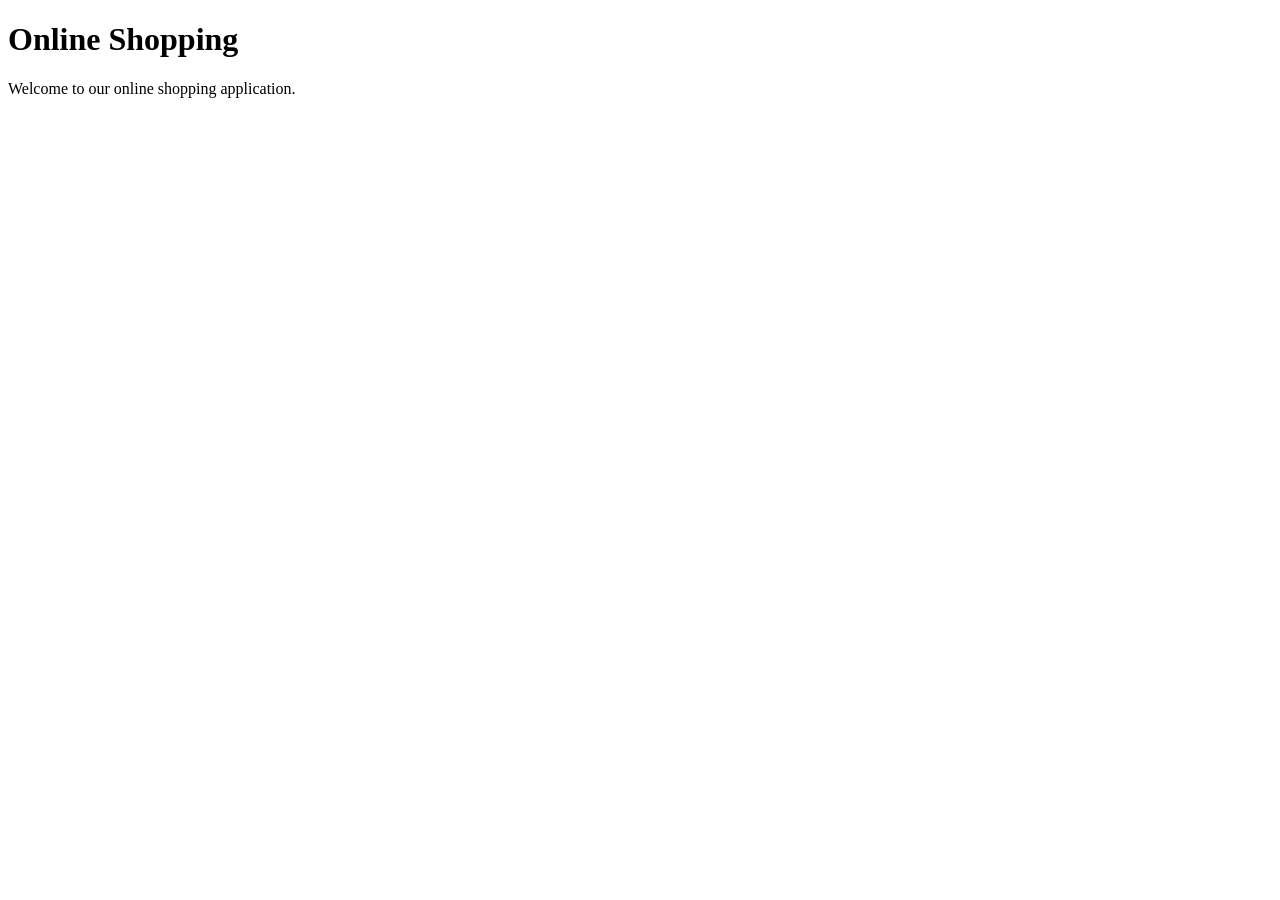
==== index.html @ 55101456 "feat: initialize online shopping project structure" ====
<!DOCTYPE html>
<html lang="en">
<head>
  <meta charset="UTF-8">
  <meta name="viewport" content="width=device-width, initial-scale=1.0">
  <title>Online Shopping</title>
  <link rel="stylesheet" href="assets/css/styles.css">
</head>
<body>
  <h1>Online Shopping</h1>
  <p>Welcome to our online shopping application.</p>
  <script type="module" src="assets/js/app.js"></script>
</body>
</html>
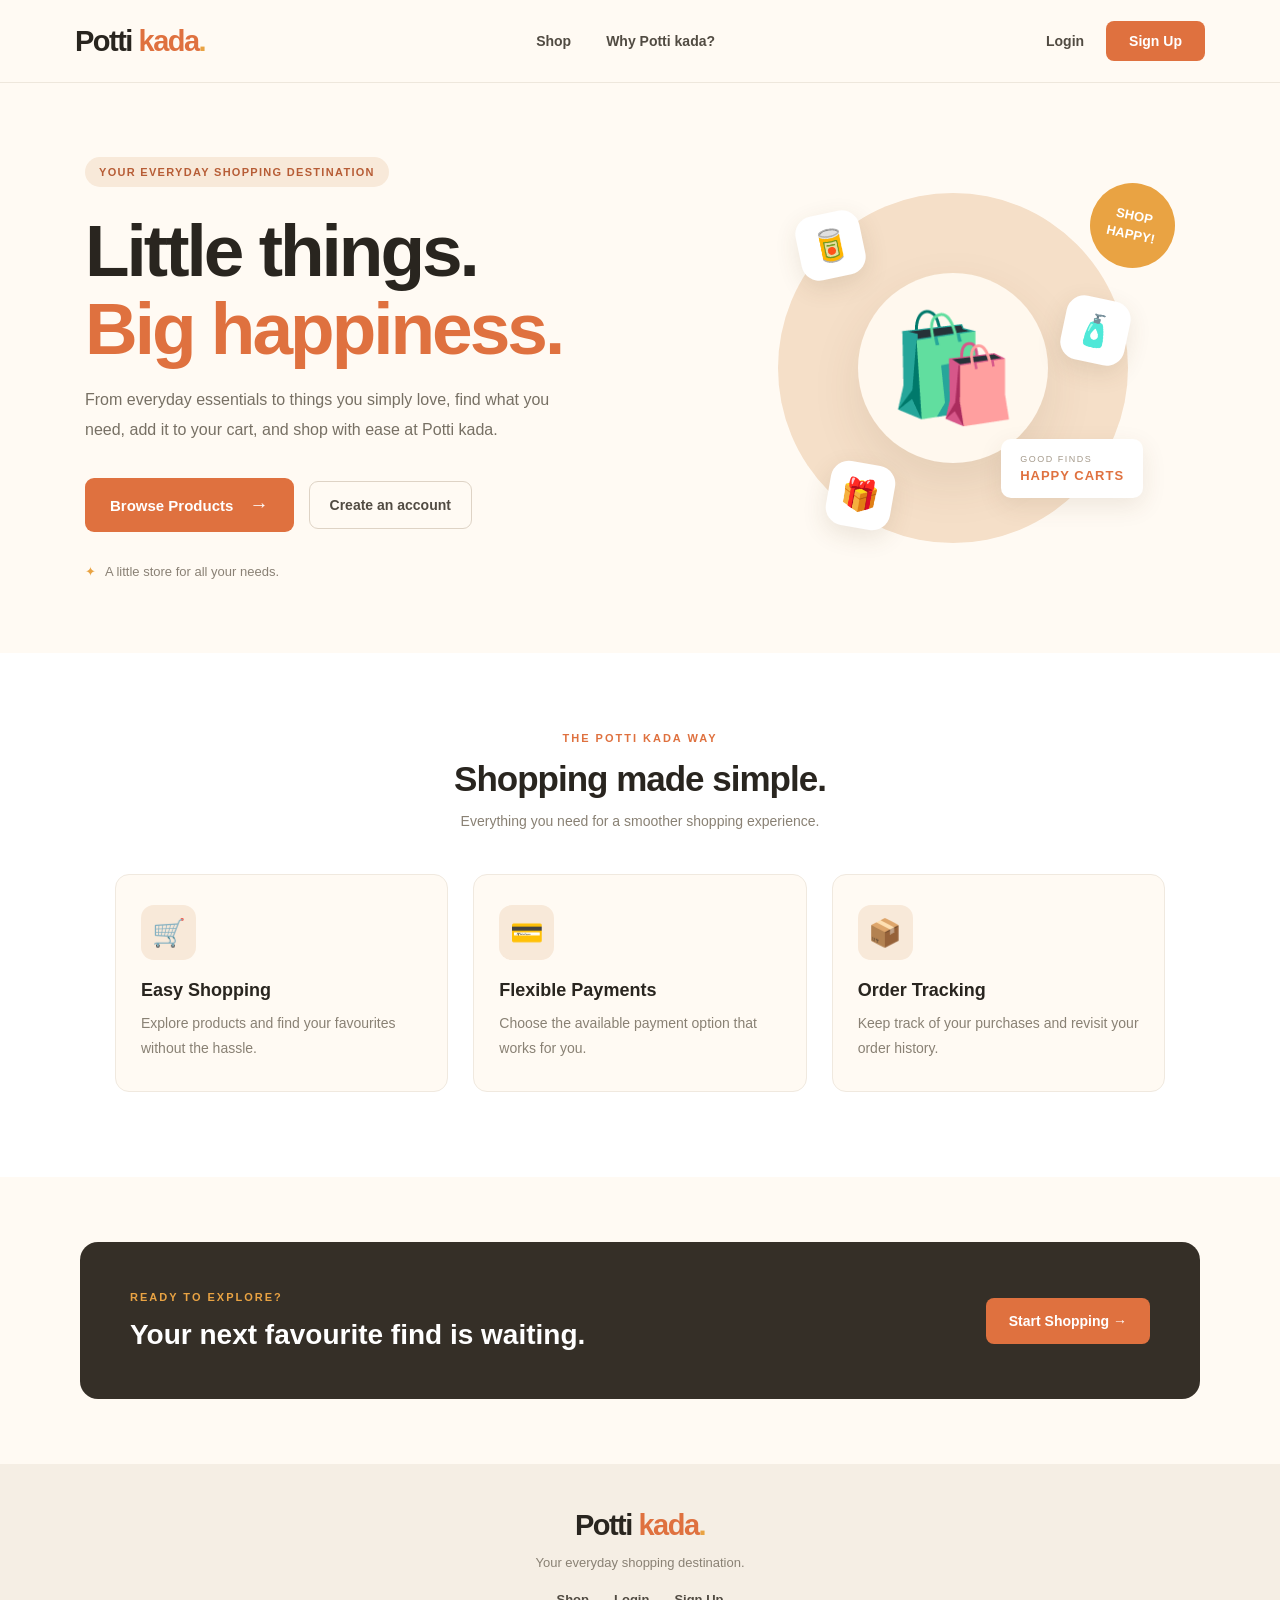
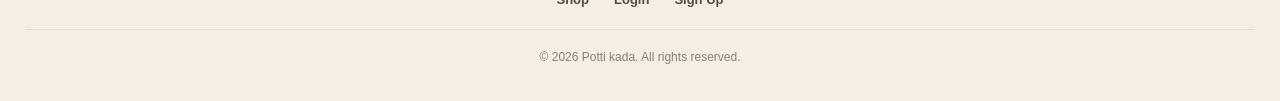
==== commit 0bc2f7b4: "feat: finalize Potti kada shopping application UI" ====
--- a/index.html
+++ b/index.html
@@ -1,14 +1,200 @@
+
 <!DOCTYPE html>
 <html lang="en">
 <head>
-  <meta charset="UTF-8">
-  <meta name="viewport" content="width=device-width, initial-scale=1.0">
-  <title>Online Shopping</title>
-  <link rel="stylesheet" href="assets/css/styles.css">
+    <meta charset="UTF-8">
+    <meta name="viewport" content="width=device-width, initial-scale=1.0">
+    <title>Potti kada | Your Everyday Store</title>
+
+    <link rel="stylesheet" href="./assets/css/styles.css">
+
+    <!-- Landing page styles -->
+    <link rel="stylesheet" href="./assets/css/index.css">
 </head>
-<body>
-  <h1>Online Shopping</h1>
-  <p>Welcome to our online shopping application.</p>
-  <script type="module" src="assets/js/app.js"></script>
+
+<body class="home-page">
+
+    <!-- NAVBAR -->
+    <header class="home-header">
+        <nav class="home-nav">
+
+            <a href="./index.html" class="store-logo">
+                Potti <span>kada</span><span class="logo-dot">.</span>
+            </a>
+
+            <div class="home-nav-links" id="homeNavLinks">
+                <a href="./pages/customer/products.html">Shop</a>
+                <a href="#why-shop">Why Potti kada?</a>
+            </div>
+
+            <div class="home-nav-actions">
+                <a href="./pages/login.html" class="nav-login">Login</a>
+                <a href="./pages/register.html" class="nav-signup">Sign Up</a>
+            </div>
+
+            <button class="mobile-menu-btn"
+                    id="mobileMenuBtn"
+                    aria-label="Toggle navigation"
+                    aria-expanded="false">
+                ☰
+            </button>
+
+        </nav>
+    </header>
+
+
+    <!-- HERO SECTION -->
+    <main>
+
+        <section class="home-hero">
+
+            <div class="hero-content">
+
+                <span class="hero-tag">
+                    YOUR EVERYDAY SHOPPING DESTINATION
+                </span>
+
+                <h1>
+                    Little things.<br>
+                    <span>Big happiness.</span>
+                </h1>
+
+                <p class="hero-description">
+                    From everyday essentials to things you simply love,
+                    find what you need, add it to your cart, and shop
+                    with ease at Potti kada.
+                </p>
+
+                <div class="hero-actions">
+                    <a href="./pages/customer/products.html"
+                       class="browse-btn">
+                        Browse Products <span>→</span>
+                    </a>
+
+                    <a href="./pages/register.html" class="hero-secondary-btn">
+                        Create an account
+                    </a>
+                </div>
+
+                <div class="hero-note">
+                    <span>✦</span>
+                    A little store for all your needs.
+                </div>
+
+            </div>
+
+
+            <div class="hero-visual">
+
+                <div class="hero-circle">
+
+                    <div class="hero-shopping-icon">
+                        🛍️
+                    </div>
+
+                    <div class="floating-item floating-item-one">
+                        🥫
+                    </div>
+
+                    <div class="floating-item floating-item-two">
+                        🧴
+                    </div>
+
+                    <div class="floating-item floating-item-three">
+                        🎁
+                    </div>
+
+                    <div class="hero-visual-text">
+                        <span>GOOD FINDS</span>
+                        <strong>HAPPY CARTS</strong>
+                    </div>
+
+                </div>
+
+                <div class="hero-sticker">
+                    SHOP<br>HAPPY!
+                </div>
+
+            </div>
+
+        </section>
+
+
+        <!-- WHY SHOP WITH US -->
+        <section class="why-shop-section" id="why-shop">
+
+            <div class="section-heading">
+                <span>THE POTTI KADA WAY</span>
+                <h2>Shopping made simple.</h2>
+                <p>Everything you need for a smoother shopping experience.</p>
+            </div>
+
+            <div class="benefits-grid">
+
+                <article class="benefit-card">
+                    <div class="benefit-icon">🛒</div>
+                    <h3>Easy Shopping</h3>
+                    <p>Explore products and find your favourites without the hassle.</p>
+                </article>
+
+                <article class="benefit-card">
+                    <div class="benefit-icon">💳</div>
+                    <h3>Flexible Payments</h3>
+                    <p>Choose the available payment option that works for you.</p>
+                </article>
+
+                <article class="benefit-card">
+                    <div class="benefit-icon">📦</div>
+                    <h3>Order Tracking</h3>
+                    <p>Keep track of your purchases and revisit your order history.</p>
+                </article>
+
+            </div>
+
+        </section>
+
+
+        <!-- BOTTOM CTA -->
+        <section class="home-bottom-cta">
+
+            <div>
+                <span>READY TO EXPLORE?</span>
+                <h2>Your next favourite find is waiting.</h2>
+            </div>
+
+            <a href="./pages/customer/products.html">
+                Start Shopping →
+            </a>
+
+        </section>
+
+    </main>
+
+
+    <!-- FOOTER -->
+    <footer class="home-footer">
+
+        <a href="./index.html" class="store-logo footer-logo">
+            Potti <span>kada</span><span class="logo-dot">.</span>
+        </a>
+
+        <p>Your everyday shopping destination.</p>
+
+        <div class="footer-links">
+            <a href="./pages/customer/products.html">Shop</a>
+            <a href="./login.html">Login</a>
+            <a href="./register.html">Sign Up</a>
+        </div>
+
+        <p class="copyright">
+            © <span id="currentYear"></span> Potti kada. All rights reserved.
+        </p>
+
+    </footer>
+
+
+    <!-- Landing page JavaScript -->
+    <script type="module" src="./assets/js/index.js"></script>
+
 </body>
 </html>
--- a/assets/css/styles.css
+++ b/assets/css/styles.css
@@ -0,0 +1,281 @@
+
+/* ================================
+   CUSTOMER SHOPPING
+================================ */
+
+.customer-header {
+    background: #222;
+    color: white;
+    padding: 18px 5%;
+    display: flex;
+    justify-content: space-between;
+    align-items: center;
+    gap: 20px;
+}
+
+    .customer-header h2,
+    .customer-header p {
+        margin: 0;
+    }
+
+    .customer-header p {
+        margin-top: 5px;
+        color: #ccc;
+    }
+
+.customer-header-actions {
+    display: flex;
+    gap: 12px;
+    align-items: center;
+}
+
+.customer-page {
+    width: 90%;
+    max-width: 1250px;
+    margin: 30px auto;
+}
+
+.customer-welcome {
+    margin-bottom: 25px;
+}
+
+    .customer-welcome h1 {
+        margin-bottom: 8px;
+    }
+
+.customer-filters {
+    display: flex;
+    flex-wrap: wrap;
+    gap: 12px;
+    margin-bottom: 20px;
+}
+
+    .customer-filters input,
+    .customer-filters select {
+        flex: 1;
+        min-width: 200px;
+        padding: 12px;
+        border: 1px solid #ccc;
+        border-radius: 6px;
+    }
+
+.secondary-button,
+.customer-cart-button,
+.customer-add-button,
+.customer-remove-button {
+    padding: 10px 16px;
+    border: none;
+    border-radius: 6px;
+    cursor: pointer;
+    font-weight: 600;
+}
+
+.secondary-button {
+    background: #eee;
+    color: #222;
+}
+
+.customer-cart-button {
+    background: #00c5c5;
+    color: #111;
+}
+
+.customer-message {
+    margin: 15px 0;
+    color: #16834a;
+}
+
+    .customer-message.error {
+        color: #c62828;
+    }
+
+.customer-product-grid {
+    display: grid;
+    grid-template-columns: repeat(auto-fill, minmax(250px, 1fr));
+    gap: 22px;
+}
+
+.customer-product-card {
+    border: 1px solid #ddd;
+    border-radius: 10px;
+    overflow: hidden;
+    background: white;
+    box-shadow: 0 2px 8px rgba(0, 0, 0, 0.06);
+}
+
+.customer-product-image {
+    width: 100%;
+    height: 190px;
+    object-fit: contain;
+    background: #f7f7f7;
+    padding: 12px;
+}
+
+.customer-product-content {
+    padding: 16px;
+}
+
+.customer-product-category {
+    color: #008b8b;
+    font-size: 12px;
+    font-weight: 700;
+    text-transform: uppercase;
+}
+
+.customer-product-content h3 {
+    margin: 8px 0;
+}
+
+.customer-product-description {
+    color: #666;
+    min-height: 42px;
+    font-size: 14px;
+}
+
+.customer-product-details {
+    margin: 12px 0;
+    font-size: 13px;
+}
+
+    .customer-product-details summary {
+        cursor: pointer;
+        color: #008b8b;
+        font-weight: 600;
+    }
+
+.customer-product-bottom {
+    display: flex;
+    justify-content: space-between;
+    align-items: center;
+    gap: 8px;
+    margin: 15px 0;
+}
+
+    .customer-product-bottom strong {
+        font-size: 18px;
+    }
+
+.in-stock {
+    color: #16834a;
+    font-size: 12px;
+}
+
+.out-stock {
+    color: #c62828;
+    font-size: 12px;
+}
+
+.customer-add-controls {
+    display: flex;
+    gap: 8px;
+}
+
+.product-quantity {
+    width: 65px;
+    padding: 9px;
+    border: 1px solid #ccc;
+    border-radius: 5px;
+}
+
+.customer-add-button {
+    flex: 1;
+    background: #00c5c5;
+    color: #111;
+}
+
+    .customer-add-button:disabled,
+    button:disabled {
+        opacity: 0.5;
+        cursor: not-allowed;
+    }
+
+.customer-pagination {
+    display: flex;
+    justify-content: center;
+    align-items: center;
+    gap: 20px;
+    margin: 30px 0;
+}
+
+.customer-empty {
+    padding: 25px;
+    text-align: center;
+    color: #777;
+}
+
+.customer-cart-section {
+    display: none;
+    margin: 35px 0;
+    padding: 22px;
+    border: 1px solid #ddd;
+    border-radius: 10px;
+    background: white;
+}
+
+    .customer-cart-section.cart-visible {
+        display: block;
+    }
+
+.customer-cart-heading {
+    display: flex;
+    justify-content: space-between;
+    align-items: center;
+    gap: 15px;
+}
+
+.customer-cart-table-wrapper {
+    overflow-x: auto;
+}
+
+.customer-cart-table {
+    width: 100%;
+    border-collapse: collapse;
+    margin-top: 15px;
+}
+
+    .customer-cart-table th,
+    .customer-cart-table td {
+        padding: 12px;
+        border-bottom: 1px solid #ddd;
+        text-align: left;
+    }
+
+.cart-quantity-input {
+    width: 65px;
+    padding: 7px;
+}
+
+.customer-remove-button {
+    background: #ffe5e5;
+    color: #b00020;
+}
+
+.customer-cart-total {
+    text-align: right;
+    margin-top: 20px;
+}
+
+@media (max-width: 650px) {
+    .customer-header {
+        align-items: flex-start;
+        flex-direction: column;
+    }
+
+    .customer-header-actions {
+        width: 100%;
+    }
+
+    .customer-page {
+        width: 94%;
+    }
+
+    .customer-filters {
+        flex-direction: column;
+    }
+
+    .customer-cart-table th,
+    .customer-cart-table td {
+        padding: 8px;
+        font-size: 13px;
+    }
+}
--- a/assets/css/index.css
+++ b/assets/css/index.css
@@ -0,0 +1,627 @@
+
+/* =====================================
+   POTTI KADA - LANDING PAGE
+===================================== */
+
+.home-page {
+    margin: 0;
+    background: #fffaf3;
+    color: #29251f;
+    font-family: Arial, Helvetica, sans-serif;
+}
+
+    .home-page * {
+        box-sizing: border-box;
+    }
+
+    .home-page a {
+        text-decoration: none;
+    }
+
+
+/* NAVBAR */
+
+.home-header {
+    width: 100%;
+    background: #fffaf3;
+    border-bottom: 1px solid #eee7dc;
+}
+
+.home-nav {
+    max-width: 1200px;
+    min-height: 82px;
+    margin: auto;
+    padding: 0 35px;
+    display: flex;
+    align-items: center;
+    justify-content: space-between;
+}
+
+.store-logo {
+    color: #29251f;
+    font-size: 29px;
+    font-weight: 900;
+    letter-spacing: -1.5px;
+}
+
+    .store-logo span:first-child {
+        color: #df713f;
+    }
+
+.logo-dot {
+    color: #e9a343;
+}
+
+.home-nav-links {
+    display: flex;
+    gap: 35px;
+}
+
+    .home-nav-links a,
+    .nav-login {
+        color: #514b42;
+        font-size: 14px;
+        font-weight: 600;
+        transition: color 0.2s ease;
+    }
+
+        .home-nav-links a:hover,
+        .nav-login:hover {
+            color: #df713f;
+        }
+
+.home-nav-actions {
+    display: flex;
+    align-items: center;
+    gap: 22px;
+}
+
+.nav-signup {
+    padding: 12px 23px;
+    background: #df713f;
+    color: white;
+    border-radius: 8px;
+    font-size: 14px;
+    font-weight: 700;
+    transition: 0.2s ease;
+}
+
+    .nav-signup:hover,
+    .browse-btn:hover {
+        background: #bd592f;
+        transform: translateY(-2px);
+    }
+
+.mobile-menu-btn {
+    display: none;
+    border: none;
+    background: none;
+    color: #29251f;
+    font-size: 25px;
+    cursor: pointer;
+}
+
+
+/* HERO */
+
+.home-hero {
+    max-width: 1200px;
+    min-height: 570px;
+    margin: auto;
+    padding: 65px 45px;
+    display: grid;
+    grid-template-columns: 1.1fr 0.9fr;
+    align-items: center;
+    gap: 35px;
+}
+
+.hero-tag {
+    display: inline-block;
+    padding: 9px 14px;
+    background: #f8e9d9;
+    color: #b75d36;
+    border-radius: 30px;
+    font-size: 11px;
+    font-weight: 800;
+    letter-spacing: 1.3px;
+}
+
+.hero-content h1 {
+    margin: 25px 0 18px;
+    color: #29251f;
+    font-size: clamp(48px, 6vw, 73px);
+    line-height: 1.06;
+    letter-spacing: -3px;
+    font-weight: 900;
+}
+
+    .hero-content h1 span {
+        color: #df713f;
+    }
+
+.hero-description {
+    max-width: 480px;
+    color: #777064;
+    font-size: 16px;
+    line-height: 1.9;
+}
+
+.hero-actions {
+    margin-top: 32px;
+    display: flex;
+    flex-wrap: wrap;
+    align-items: center;
+    gap: 15px;
+}
+
+.browse-btn {
+    padding: 16px 25px;
+    background: #df713f;
+    color: white;
+    border-radius: 9px;
+    font-size: 15px;
+    font-weight: 700;
+    transition: 0.2s ease;
+}
+
+    .browse-btn span {
+        margin-left: 12px;
+        font-size: 19px;
+    }
+
+.hero-secondary-btn {
+    padding: 15px 20px;
+    color: #514b42;
+    border: 1px solid #ded3c5;
+    border-radius: 9px;
+    font-size: 14px;
+    font-weight: 700;
+    transition: 0.2s ease;
+}
+
+    .hero-secondary-btn:hover {
+        border-color: #df713f;
+        color: #df713f;
+    }
+
+.hero-note {
+    margin-top: 32px;
+    color: #8a8175;
+    font-size: 13px;
+}
+
+    .hero-note span {
+        color: #e9a343;
+        margin-right: 6px;
+    }
+
+
+/* HERO VISUAL */
+
+.hero-visual {
+    position: relative;
+    display: flex;
+    align-items: center;
+    justify-content: center;
+    min-height: 400px;
+}
+
+.hero-circle {
+    position: relative;
+    width: 350px;
+    height: 350px;
+    border-radius: 50%;
+    background: #f5dfc8;
+    display: flex;
+    align-items: center;
+    justify-content: center;
+}
+
+.hero-shopping-icon {
+    width: 190px;
+    height: 190px;
+    display: flex;
+    align-items: center;
+    justify-content: center;
+    background: #fff8ee;
+    border-radius: 50%;
+    font-size: 105px;
+    box-shadow: 0 20px 50px rgba(91, 63, 34, 0.10);
+}
+
+.floating-item {
+    position: absolute;
+    width: 65px;
+    height: 65px;
+    display: flex;
+    align-items: center;
+    justify-content: center;
+    background: white;
+    border-radius: 18px;
+    font-size: 31px;
+    box-shadow: 0 8px 25px rgba(91, 63, 34, 0.12);
+}
+
+.floating-item-one {
+    top: 20px;
+    left: 20px;
+    transform: rotate(-12deg);
+}
+
+.floating-item-two {
+    right: 0;
+    top: 105px;
+    transform: rotate(12deg);
+}
+
+.floating-item-three {
+    bottom: 15px;
+    left: 50px;
+    transform: rotate(10deg);
+}
+
+.hero-visual-text {
+    position: absolute;
+    right: -15px;
+    bottom: 45px;
+    padding: 15px 19px;
+    background: #fff;
+    border-radius: 10px;
+    display: flex;
+    flex-direction: column;
+    gap: 4px;
+    box-shadow: 0 8px 25px rgba(91, 63, 34, 0.10);
+}
+
+    .hero-visual-text span {
+        color: #a59a8b;
+        font-size: 9px;
+        letter-spacing: 1.5px;
+    }
+
+    .hero-visual-text strong {
+        color: #df713f;
+        font-size: 13px;
+        letter-spacing: 1px;
+    }
+
+.hero-sticker {
+    position: absolute;
+    top: 15px;
+    right: 20px;
+    width: 85px;
+    height: 85px;
+    display: flex;
+    align-items: center;
+    justify-content: center;
+    text-align: center;
+    background: #e9a343;
+    color: white;
+    border-radius: 50%;
+    font-size: 13px;
+    line-height: 1.4;
+    font-weight: 900;
+    transform: rotate(12deg);
+}
+
+
+/* WHY SHOP SECTION */
+
+.why-shop-section {
+    padding: 75px 35px 85px;
+    background: #fff;
+}
+
+.section-heading {
+    text-align: center;
+    margin-bottom: 45px;
+}
+
+    .section-heading > span {
+        color: #df713f;
+        font-size: 11px;
+        font-weight: 800;
+        letter-spacing: 2px;
+    }
+
+    .section-heading h2 {
+        margin: 13px 0;
+        color: #29251f;
+        font-size: 35px;
+        letter-spacing: -1px;
+    }
+
+    .section-heading p {
+        color: #898174;
+        font-size: 14px;
+    }
+
+.benefits-grid {
+    max-width: 1050px;
+    margin: auto;
+    display: grid;
+    grid-template-columns: repeat(3, 1fr);
+    gap: 25px;
+}
+
+.benefit-card {
+    padding: 30px 25px;
+    background: #fffaf3;
+    border: 1px solid #f0e9df;
+    border-radius: 14px;
+    transition: transform 0.2s ease, box-shadow 0.2s ease;
+}
+
+    .benefit-card:hover {
+        transform: translateY(-5px);
+        box-shadow: 0 12px 30px rgba(65, 45, 24, 0.08);
+    }
+
+.benefit-icon {
+    width: 55px;
+    height: 55px;
+    display: flex;
+    align-items: center;
+    justify-content: center;
+    background: #f8e9d9;
+    border-radius: 13px;
+    font-size: 27px;
+}
+
+.benefit-card h3 {
+    margin: 20px 0 10px;
+    font-size: 18px;
+}
+
+.benefit-card p {
+    margin: 0;
+    color: #898174;
+    font-size: 14px;
+    line-height: 1.8;
+}
+
+
+/* BOTTOM CTA */
+
+.home-bottom-cta {
+    max-width: 1120px;
+    margin: 65px auto;
+    padding: 45px 50px;
+    background: #352f27;
+    color: white;
+    border-radius: 18px;
+    display: flex;
+    align-items: center;
+    justify-content: space-between;
+    gap: 25px;
+}
+
+    .home-bottom-cta span {
+        color: #e9a343;
+        font-size: 11px;
+        font-weight: 800;
+        letter-spacing: 2px;
+    }
+
+    .home-bottom-cta h2 {
+        max-width: 500px;
+        margin: 12px 0 0;
+        font-size: 28px;
+        line-height: 1.3;
+    }
+
+    .home-bottom-cta a {
+        flex-shrink: 0;
+        padding: 15px 23px;
+        background: #df713f;
+        color: white;
+        border-radius: 8px;
+        font-size: 14px;
+        font-weight: 700;
+        transition: 0.2s ease;
+    }
+
+        .home-bottom-cta a:hover {
+            background: #bd592f;
+        }
+
+
+/* FOOTER */
+
+.home-footer {
+    padding: 45px 25px 25px;
+    background: #f5eee4;
+    text-align: center;
+}
+
+.footer-logo {
+    display: inline-block;
+}
+
+.home-footer > p {
+    color: #898174;
+    font-size: 13px;
+}
+
+.footer-links {
+    margin: 22px 0;
+    display: flex;
+    justify-content: center;
+    gap: 25px;
+}
+
+    .footer-links a {
+        color: #514b42;
+        font-size: 13px;
+        font-weight: 600;
+    }
+
+        .footer-links a:hover {
+            color: #df713f;
+        }
+
+.home-footer .copyright {
+    padding-top: 20px;
+    border-top: 1px solid #e5dbcd;
+    font-size: 12px;
+}
+
+
+/* RESPONSIVE */
+
+@media (max-width: 850px) {
+
+    .home-nav {
+        padding: 0 22px;
+    }
+
+    .home-hero {
+        grid-template-columns: 1fr;
+        text-align: center;
+        padding: 55px 25px;
+    }
+
+    .hero-description {
+        margin-left: auto;
+        margin-right: auto;
+    }
+
+    .hero-actions {
+        justify-content: center;
+    }
+
+    .hero-visual {
+        min-height: 390px;
+    }
+
+    .benefits-grid {
+        grid-template-columns: 1fr;
+        max-width: 500px;
+    }
+
+    .home-bottom-cta {
+        margin: 45px 20px;
+        padding: 35px;
+        flex-direction: column;
+        text-align: center;
+    }
+}
+
+
+@media (max-width: 600px) {
+
+    .home-nav {
+        min-height: 70px;
+        position: relative;
+    }
+
+    .store-logo {
+        font-size: 25px;
+    }
+
+    .mobile-menu-btn {
+        display: block;
+    }
+
+    .home-nav-links {
+        display: none;
+        position: absolute;
+        top: 69px;
+        left: 0;
+        right: 0;
+        z-index: 10;
+        padding: 22px;
+        background: #fffaf3;
+        border-bottom: 1px solid #eee7dc;
+        flex-direction: column;
+        gap: 20px;
+    }
+
+        .home-nav-links.show {
+            display: flex;
+        }
+
+    .home-nav-actions {
+        gap: 12px;
+    }
+
+    .nav-login {
+        font-size: 12px;
+    }
+
+    .nav-signup {
+        padding: 10px 13px;
+        font-size: 12px;
+    }
+
+    .home-hero {
+        padding: 45px 20px;
+    }
+
+    .hero-content h1 {
+        font-size: 49px;
+        letter-spacing: -2px;
+    }
+
+    .hero-description {
+        font-size: 14px;
+    }
+
+    .hero-actions {
+        flex-direction: column;
+    }
+
+    .browse-btn,
+    .hero-secondary-btn {
+        width: 100%;
+        text-align: center;
+    }
+
+    .hero-visual {
+        min-height: 320px;
+    }
+
+    .hero-circle {
+        width: 270px;
+        height: 270px;
+    }
+
+    .hero-shopping-icon {
+        width: 150px;
+        height: 150px;
+        font-size: 80px;
+    }
+
+    .floating-item {
+        width: 52px;
+        height: 52px;
+        font-size: 25px;
+    }
+
+    .hero-visual-text {
+        right: -10px;
+        bottom: 25px;
+    }
+
+    .hero-sticker {
+        width: 70px;
+        height: 70px;
+        font-size: 11px;
+    }
+
+    .why-shop-section {
+        padding: 60px 20px;
+    }
+
+    .section-heading h2 {
+        font-size: 28px;
+    }
+
+    .home-bottom-cta h2 {
+        font-size: 23px;
+    }
+
+    .footer-links {
+        gap: 18px;
+    }
+}
